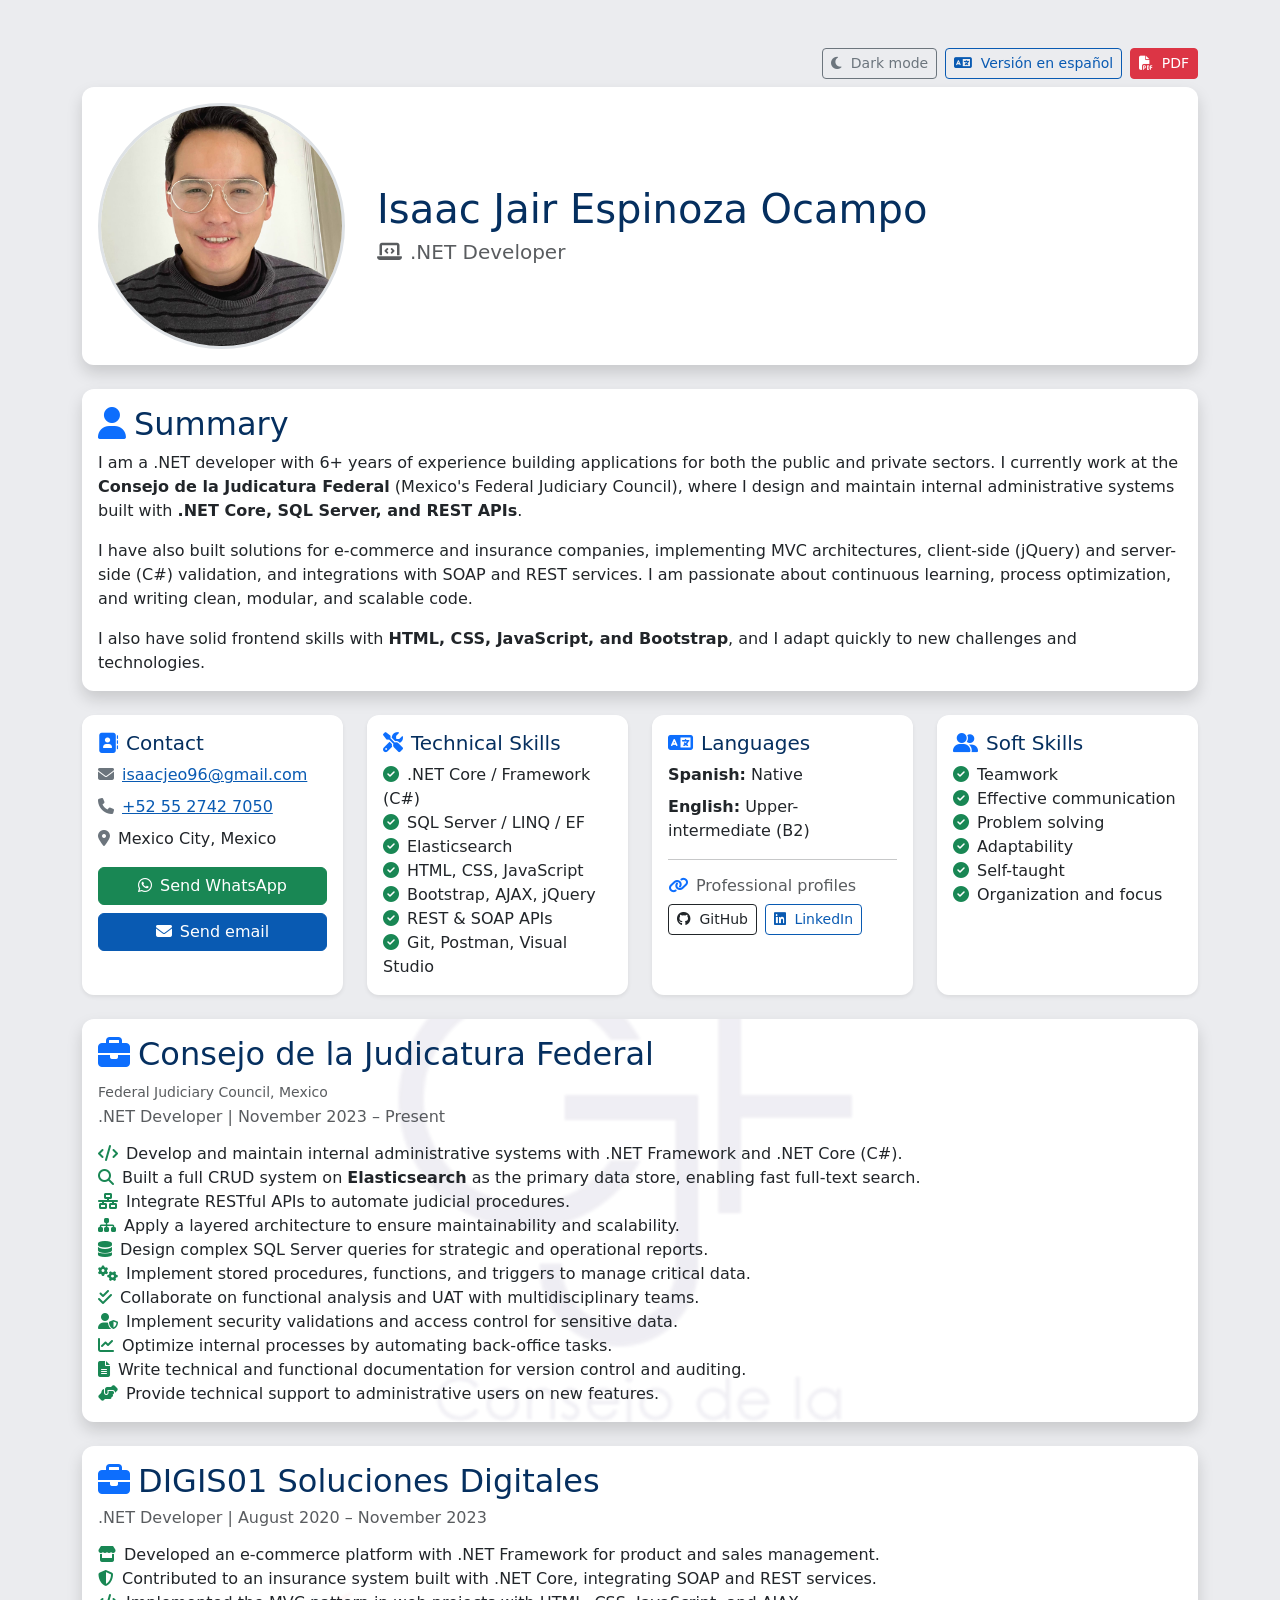
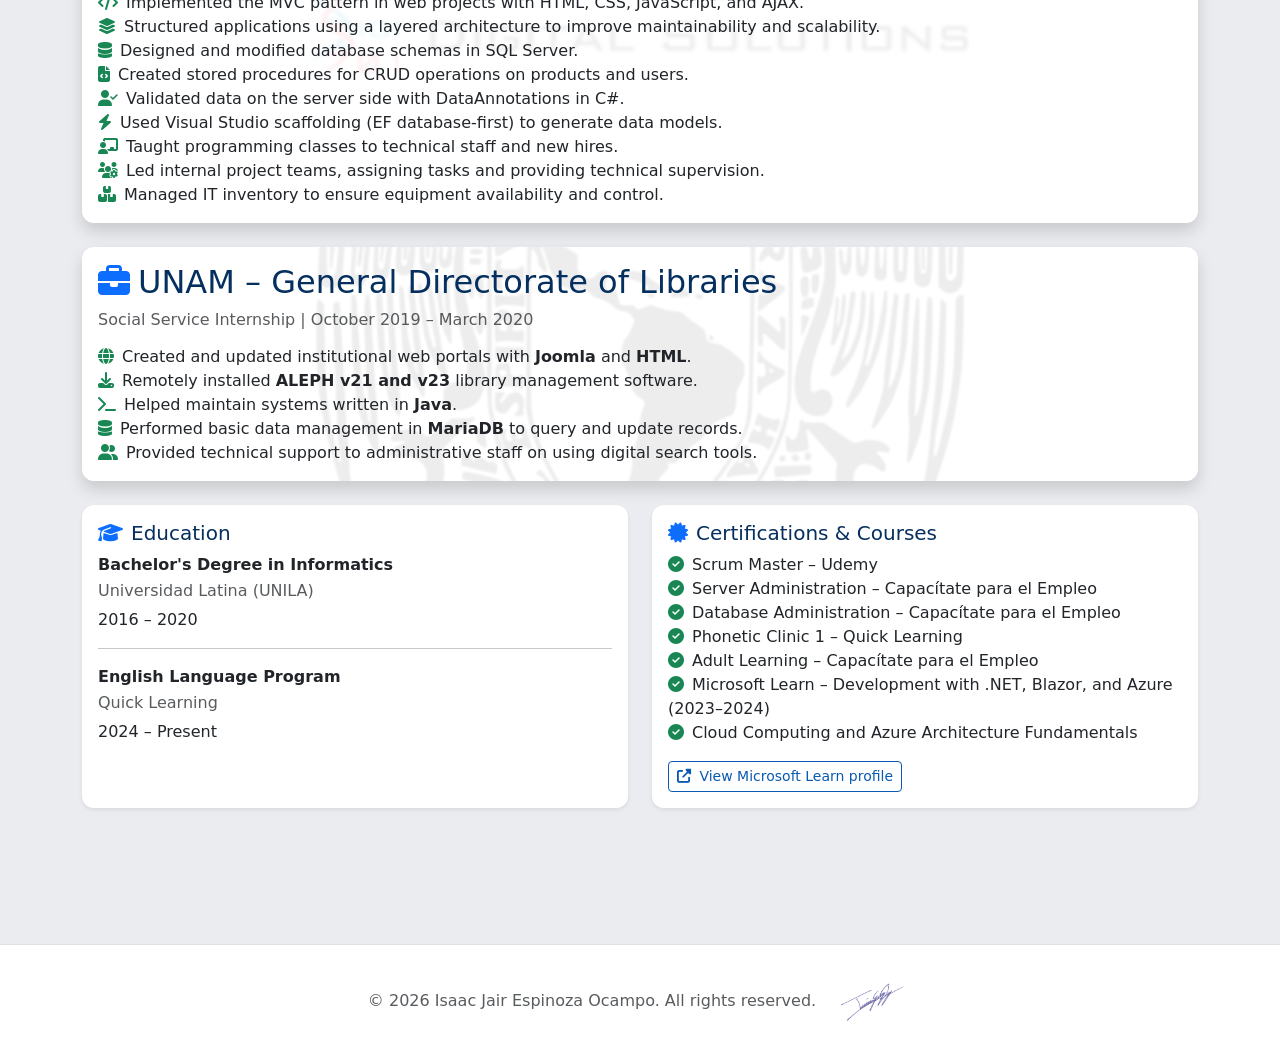
==== index.html @ 43c5076b "Corrige textos, traducción y detalles técnicos del CV - Contenido: 6+ años de experiencia, Elasticse" ====
<!DOCTYPE html>
<html lang="en">
  <head>
    <meta charset="UTF-8" />
    <meta name="viewport" content="width=device-width, initial-scale=1.0" />
    <title>Isaac Espinoza – .NET Developer</title>
    <meta
      name="description"
      content="Resume of Isaac Jair Espinoza Ocampo, .NET developer with 6+ years of experience in .NET Core, C#, SQL Server and REST APIs. Based in Mexico City."
    />
    <link rel="canonical" href="https://developerisaacjeo96.netlify.app/" />
    <link rel="alternate" hreflang="en" href="https://developerisaacjeo96.netlify.app/" />
    <link rel="alternate" hreflang="es" href="https://developerisaacjeo96.netlify.app/es" />
    <link rel="icon" type="image/svg+xml" href="assets/img/favicon.svg" />

    <!-- Link preview (LinkedIn, WhatsApp, etc.) -->
    <meta property="og:type" content="profile" />
    <meta property="og:locale" content="en_US" />
    <meta property="og:url" content="https://developerisaacjeo96.netlify.app/" />
    <meta property="og:title" content="Isaac Espinoza – .NET Developer" />
    <meta
      property="og:description"
      content="6+ years building applications with .NET Core, C#, SQL Server and REST APIs for the public and private sectors."
    />
    <meta property="og:image" content="https://developerisaacjeo96.netlify.app/assets/img/profile-isaac.jpg" />
    <meta name="twitter:card" content="summary" />

    <!-- Bootstrap CSS -->
    <link
      rel="stylesheet"
      href="https://cdn.jsdelivr.net/npm/bootstrap@5.3.0/dist/css/bootstrap.min.css"
    />

    <!-- FontAwesome for icons -->
    <link
      rel="stylesheet"
      href="https://cdnjs.cloudflare.com/ajax/libs/font-awesome/6.4.0/css/all.min.css"
    />

    <!-- Custom CSS -->
    <link rel="stylesheet" href="css/estilos.css" />

    <!-- Custom script -->
    <script defer src="js/main.js"></script>
  </head>

  <body>
    <main class="container py-5" id="cv-content">
      <!-- Buttons -->
      <nav
        class="d-flex flex-wrap justify-content-end gap-2 mb-2 no-print"
        aria-label="Resume tools"
      >
        <button
          id="toggle-dark"
          type="button"
          class="btn btn-sm btn-outline-secondary w-auto"
          data-label-dark="Dark mode"
          data-label-light="Light mode"
          aria-pressed="false"
        >
          <i class="fas fa-moon me-1"></i> <span class="label">Dark mode</span>
        </button>
        <a href="cv-es.html" class="btn btn-sm btn-outline-info w-auto" hreflang="es" lang="es">
          <i class="fas fa-language me-1"></i> Versión en español
        </a>
        <a href="assets/pdf/CvIJEO-en.pdf" download class="btn btn-sm btn-danger w-auto">
          <i class="fas fa-file-pdf me-1"></i> PDF
        </a>
      </nav>

      <!-- Header -->
      <header class="card mb-4 shadow">
        <div class="row g-0 align-items-center">
          <div class="col-md-3 text-center p-3">
            <img
              src="assets/img/profile-isaac.jpg"
              alt="Isaac Jair Espinoza Ocampo"
              class="img-fluid rounded-circle border border-3"
            />
          </div>
          <div class="col-md-9">
            <div class="card-body">
              <h1 class="card-title mb-1">Isaac Jair Espinoza Ocampo</h1>
              <p class="card-text text-muted fs-5 mb-0">
                <i class="fas fa-laptop-code me-2"></i>.NET Developer
              </p>
            </div>
          </div>
        </div>
      </header>

      <!-- Summary -->
      <section class="card mb-4 shadow">
        <div class="card-body">
          <h2 class="card-title">
            <i class="fas fa-user me-2 text-primary"></i>Summary
          </h2>
          <p class="card-text">
            I am a .NET developer with 6+ years of experience building
            applications for both the public and private sectors. I currently
            work at the <strong>Consejo de la Judicatura Federal</strong>
            (Mexico's Federal Judiciary Council), where I design and maintain
            internal administrative systems built with
            <strong>.NET Core, SQL Server, and REST APIs</strong>.
          </p>
          <p class="card-text">
            I have also built solutions for e-commerce and insurance companies,
            implementing MVC architectures, client-side (jQuery) and
            server-side (C#) validation, and integrations with SOAP and REST
            services. I am passionate about continuous learning, process
            optimization, and writing clean, modular, and scalable code.
          </p>
          <p class="card-text mb-0">
            I also have solid frontend skills with
            <strong>HTML, CSS, JavaScript, and Bootstrap</strong>, and I adapt
            quickly to new challenges and technologies.
          </p>
        </div>
      </section>

      <!-- Contact | Technical Skills | Languages | Soft Skills -->
      <div class="row mb-4 g-4">
        <!-- Contact -->
        <div class="col-md-3">
          <div class="card h-100 shadow-sm">
            <div class="card-body">
              <h2 class="card-title h5">
                <i class="fas fa-address-book me-2 text-primary"></i>Contact
              </h2>
              <p class="mb-2">
                <i class="fas fa-envelope text-secondary me-2"></i
                ><a href="mailto:isaacjeo96@gmail.com">isaacjeo96@gmail.com</a>
              </p>
              <p class="mb-2">
                <i class="fas fa-phone text-secondary me-2"></i
                ><a href="tel:+525527427050">+52 55 2742 7050</a>
              </p>
              <p class="mb-3">
                <i class="fas fa-map-marker-alt text-secondary me-2"></i>Mexico
                City, Mexico
              </p>
              <div class="d-flex flex-wrap gap-2">
                <a
                  href="https://wa.me/525527427050?text=Hello%20Isaac,%20I%20saw%20your%20resume%20and%20would%20like%20to%20get%20in%20touch."
                  target="_blank"
                  rel="noopener"
                  class="btn btn-success w-100"
                >
                  <i class="fab fa-whatsapp me-2"></i>Send WhatsApp
                </a>
                <a
                  href="mailto:isaacjeo96@gmail.com?subject=Regarding%20your%20resume&body=Hello%20Isaac,%20I%20would%20like%20to%20talk%20to%20you%20about%20an%20opportunity."
                  class="btn btn-primary w-100"
                >
                  <i class="fas fa-envelope me-2"></i>Send email
                </a>
              </div>
            </div>
          </div>
        </div>

        <!-- Technical Skills -->
        <div class="col-md-3">
          <div class="card h-100 shadow-sm">
            <div class="card-body">
              <h2 class="card-title h5">
                <i class="fas fa-tools me-2 text-primary"></i>Technical Skills
              </h2>
              <ul class="list-unstyled mb-0">
                <li>
                  <i class="fas fa-check-circle text-success me-2"></i>.NET Core
                  / Framework (C#)
                </li>
                <li>
                  <i class="fas fa-check-circle text-success me-2"></i>SQL
                  Server / LINQ / EF
                </li>
                <li>
                  <i class="fas fa-check-circle text-success me-2"></i
                  >Elasticsearch
                </li>
                <li>
                  <i class="fas fa-check-circle text-success me-2"></i>HTML,
                  CSS, JavaScript
                </li>
                <li>
                  <i class="fas fa-check-circle text-success me-2"></i
                  >Bootstrap, AJAX, jQuery
                </li>
                <li>
                  <i class="fas fa-check-circle text-success me-2"></i>REST &amp;
                  SOAP APIs
                </li>
                <li>
                  <i class="fas fa-check-circle text-success me-2"></i>Git,
                  Postman, Visual Studio
                </li>
              </ul>
            </div>
          </div>
        </div>

        <!-- Languages -->
        <div class="col-md-3">
          <div class="card h-100 shadow-sm">
            <div class="card-body">
              <h2 class="card-title h5">
                <i class="fas fa-language me-2 text-primary"></i>Languages
              </h2>
              <p class="mb-2"><strong>Spanish:</strong> Native</p>
              <p class="mb-3"><strong>English:</strong> Upper-intermediate (B2)</p>

              <hr />

              <h3 class="h6 text-muted mb-2">
                <i class="fas fa-link me-2 text-primary"></i>Professional
                profiles
              </h3>
              <div class="d-flex flex-wrap gap-2">
                <a
                  href="https://github.com/isaacjeo96"
                  target="_blank"
                  rel="noopener"
                  class="btn btn-outline-dark btn-sm"
                >
                  <i class="fab fa-github me-1"></i> GitHub
                </a>
                <a
                  href="https://www.linkedin.com/in/isaacjeo96/"
                  target="_blank"
                  rel="noopener"
                  class="btn btn-outline-primary btn-sm"
                >
                  <i class="fab fa-linkedin me-1"></i> LinkedIn
                </a>
              </div>
            </div>
          </div>
        </div>

        <!-- Soft Skills -->
        <div class="col-md-3">
          <div class="card h-100 shadow-sm">
            <div class="card-body">
              <h2 class="card-title h5">
                <i class="fas fa-user-friends me-2 text-primary"></i>Soft Skills
              </h2>
              <ul class="list-unstyled mb-0">
                <li>
                  <i class="fas fa-check-circle text-success me-2"></i>Teamwork
                </li>
                <li>
                  <i class="fas fa-check-circle text-success me-2"></i>Effective
                  communication
                </li>
                <li>
                  <i class="fas fa-check-circle text-success me-2"></i>Problem
                  solving
                </li>
                <li>
                  <i class="fas fa-check-circle text-success me-2"></i
                  >Adaptability
                </li>
                <li>
                  <i class="fas fa-check-circle text-success me-2"></i
                  >Self-taught
                </li>
                <li>
                  <i class="fas fa-check-circle text-success me-2"></i
                  >Organization and focus
                </li>
              </ul>
            </div>
          </div>
        </div>
      </div>

      <!-- Work Experience: Federal Judiciary Council -->
      <section class="card mb-4 shadow position-relative overflow-hidden">
        <img
          src="assets/img/logo-cjf.png"
          alt=""
          aria-hidden="true"
          class="card-bg-logo"
        />
        <div class="card-body position-relative">
          <h2 class="card-title">
            <i class="fas fa-briefcase me-2 text-primary"></i>Consejo de la
            Judicatura Federal
          </h2>
          <p class="text-muted small mb-1">Federal Judiciary Council, Mexico</p>
          <p class="h6 text-muted mb-3">
            .NET Developer | November 2023 – Present
          </p>
          <ul class="mb-0">
            <li>
              <i class="fas fa-code me-2 text-success"></i>Develop and maintain
              internal administrative systems with .NET Framework and .NET Core
              (C#).
            </li>
            <li>
              <i class="fas fa-search me-2 text-success"></i>Built a full CRUD
              system on <strong>Elasticsearch</strong> as the primary data
              store, enabling fast full-text search.
            </li>
            <li>
              <i class="fas fa-network-wired me-2 text-success"></i>Integrate
              RESTful APIs to automate judicial procedures.
            </li>
            <li>
              <i class="fas fa-sitemap me-2 text-success"></i>Apply a layered
              architecture to ensure maintainability and scalability.
            </li>
            <li>
              <i class="fas fa-database me-2 text-success"></i>Design complex
              SQL Server queries for strategic and operational reports.
            </li>
            <li>
              <i class="fas fa-cogs me-2 text-success"></i>Implement stored
              procedures, functions, and triggers to manage critical data.
            </li>
            <li>
              <i class="fas fa-check-double me-2 text-success"></i>Collaborate
              on functional analysis and UAT with multidisciplinary teams.
            </li>
            <li>
              <i class="fas fa-user-shield me-2 text-success"></i>Implement
              security validations and access control for sensitive data.
            </li>
            <li>
              <i class="fas fa-chart-line me-2 text-success"></i>Optimize
              internal processes by automating back-office tasks.
            </li>
            <li>
              <i class="fas fa-file-alt me-2 text-success"></i>Write technical
              and functional documentation for version control and auditing.
            </li>
            <li>
              <i class="fas fa-hands-helping me-2 text-success"></i>Provide
              technical support to administrative users on new features.
            </li>
          </ul>
        </div>
      </section>

      <!-- Work Experience: DIGIS01 -->
      <section class="card mb-4 shadow position-relative overflow-hidden">
        <img
          src="assets/img/logo-digis01.png"
          alt=""
          aria-hidden="true"
          class="card-bg-logo"
        />
        <div class="card-body position-relative">
          <h2 class="card-title">
            <i class="fas fa-briefcase me-2 text-primary"></i>DIGIS01 Soluciones
            Digitales
          </h2>
          <p class="h6 text-muted mb-3">
            .NET Developer | August 2020 – November 2023
          </p>
          <ul class="mb-0">
            <li>
              <i class="fas fa-store me-2 text-success"></i>Developed an
              e-commerce platform with .NET Framework for product and sales
              management.
            </li>
            <li>
              <i class="fas fa-shield-alt me-2 text-success"></i>Contributed to
              an insurance system built with .NET Core, integrating SOAP and
              REST services.
            </li>
            <li>
              <i class="fas fa-code me-2 text-success"></i>Implemented the MVC
              pattern in web projects with HTML, CSS, JavaScript, and AJAX.
            </li>
            <li>
              <i class="fas fa-layer-group me-2 text-success"></i>Structured
              applications using a layered architecture to improve
              maintainability and scalability.
            </li>
            <li>
              <i class="fas fa-database me-2 text-success"></i>Designed and
              modified database schemas in SQL Server.
            </li>
            <li>
              <i class="fas fa-file-code me-2 text-success"></i>Created stored
              procedures for CRUD operations on products and users.
            </li>
            <li>
              <i class="fa-solid fa-user-check me-2 text-success"></i>Validated
              data on the server side with DataAnnotations in C#.
            </li>
            <li>
              <i class="fas fa-bolt me-2 text-success"></i>Used Visual Studio
              scaffolding (EF database-first) to generate data models.
            </li>
            <li>
              <i class="fas fa-chalkboard-teacher me-2 text-success"></i>Taught
              programming classes to technical staff and new hires.
            </li>
            <li>
              <i class="fas fa-users-cog me-2 text-success"></i>Led internal
              project teams, assigning tasks and providing technical
              supervision.
            </li>
            <li>
              <i class="fas fa-boxes me-2 text-success"></i>Managed IT
              inventory to ensure equipment availability and control.
            </li>
          </ul>
        </div>
      </section>

      <!-- Work Experience: UNAM -->
      <section class="card mb-4 shadow position-relative overflow-hidden">
        <img
          src="assets/img/logo-unam.png"
          alt=""
          aria-hidden="true"
          class="card-bg-logo"
        />
        <div class="card-body position-relative">
          <h2 class="card-title">
            <i class="fas fa-briefcase me-2 text-primary"></i>UNAM – General
            Directorate of Libraries
          </h2>
          <p class="h6 text-muted mb-3">
            Social Service Internship | October 2019 – March 2020
          </p>
          <ul class="mb-0">
            <li>
              <i class="fas fa-globe me-2 text-success"></i>Created and updated
              institutional web portals with <strong>Joomla</strong> and
              <strong>HTML</strong>.
            </li>
            <li>
              <i class="fas fa-download me-2 text-success"></i>Remotely
              installed <strong>ALEPH v21 and v23</strong> library management
              software.
            </li>
            <li>
              <i class="fas fa-terminal me-2 text-success"></i>Helped maintain
              systems written in <strong>Java</strong>.
            </li>
            <li>
              <i class="fas fa-database me-2 text-success"></i>Performed basic
              data management in <strong>MariaDB</strong> to query and update
              records.
            </li>
            <li>
              <i class="fas fa-user-friends me-2 text-success"></i>Provided
              technical support to administrative staff on using digital search
              tools.
            </li>
          </ul>
        </div>
      </section>

      <!-- Education & Certifications -->
      <div class="row mb-4 g-4">
        <!-- Education -->
        <div class="col-md-6">
          <div class="card h-100 shadow-sm">
            <div class="card-body">
              <h2 class="card-title h5">
                <i class="fas fa-graduation-cap me-2 text-primary"></i>Education
              </h2>
              <p class="mb-1">
                <strong>Bachelor's Degree in Informatics</strong>
              </p>
              <p class="h6 text-muted mb-2">Universidad Latina (UNILA)</p>
              <p class="mb-0">2016 – 2020</p>
              <hr />
              <p class="mb-1"><strong>English Language Program</strong></p>
              <p class="h6 text-muted mb-2">Quick Learning</p>
              <p class="mb-0">2024 – Present</p>
            </div>
          </div>
        </div>

        <!-- Certifications & Courses -->
        <div class="col-md-6">
          <div class="card h-100 shadow-sm">
            <div class="card-body">
              <h2 class="card-title h5">
                <i class="fas fa-certificate me-2 text-primary"></i
                >Certifications &amp; Courses
              </h2>
              <ul class="list-unstyled mb-3">
                <li>
                  <i class="fas fa-check-circle text-success me-2"></i>Scrum
                  Master – Udemy
                </li>
                <li>
                  <i class="fas fa-check-circle text-success me-2"></i>Server
                  Administration – Capacítate para el Empleo
                </li>
                <li>
                  <i class="fas fa-check-circle text-success me-2"></i>Database
                  Administration – Capacítate para el Empleo
                </li>
                <li>
                  <i class="fas fa-check-circle text-success me-2"></i>Phonetic
                  Clinic 1 – Quick Learning
                </li>
                <li>
                  <i class="fas fa-check-circle text-success me-2"></i>Adult
                  Learning – Capacítate para el Empleo
                </li>
                <li>
                  <i class="fas fa-check-circle text-success me-2"></i>Microsoft
                  Learn – Development with .NET, Blazor, and Azure (2023–2024)
                </li>
                <li>
                  <i class="fas fa-check-circle text-success me-2"></i>Cloud
                  Computing and Azure Architecture Fundamentals
                </li>
              </ul>
              <a
                href="https://learn.microsoft.com/en-us/users/isaacjeo96@outlook.com/"
                class="btn btn-outline-info btn-sm"
                target="_blank"
                rel="noopener"
              >
                <i class="fas fa-external-link-alt me-1"></i> View Microsoft
                Learn profile
              </a>
            </div>
          </div>
        </div>
      </div>
    </main>

    <!-- Footer -->
    <footer class="footer-with-signature text-center py-3">
      <div class="container d-flex justify-content-center align-items-center">
        <p class="mb-0 me-3 text-muted">
          © <span id="year">2026</span> Isaac Jair Espinoza Ocampo. All rights
          reserved.
        </p>
        <img
          src="assets/img/signature-isaac.png"
          alt="Isaac's signature"
          class="footer-signature"
        />
      </div>
    </footer>

    <!-- Bootstrap JS -->
    <script src="https://cdn.jsdelivr.net/npm/bootstrap@5.3.0/dist/js/bootstrap.bundle.min.js"></script>
  </body>
</html>
---- css/estilos.css ----
/* === Paleta de colores (Extraída de Adobe XD) === */
:root {
  --color-blanco: #FFFFFF;
  --color-azul-oscuro: #001C3D;
  --color-azul-intermedio: #033D7D;
  --color-gris-claro: #00000029;
  --color-azul-vivo: #095AB2;
  --color-azul-suave: #E6EDFF;
  --color-gris-fondo: #EBECEF;
  --color-azul-profundo: #052F5F;
  --color-amarillo-acento: #FFAD2D;
  --color-verde-iconos: #28a745;
  --color-verde-oscuro: #A8E6A3;
  --color-muted-oscuro: #c0c0c0;
}

body {
  background-color: var(--color-gris-fondo);
  color: var(--color-azul-oscuro);
  transition: background-color 0.5s ease, color 0.5s ease;
}

.card {
  background-color: var(--color-blanco);
  border: none;
  border-radius: 0.75rem;
  box-shadow: 0 0.25rem 1rem rgba(0, 0, 0, 0.05);
  opacity: 0;
  transform: translateY(20px);
  animation: fadeInUp 0.6s ease forwards;
}

.card:nth-child(2) { animation-delay: 0.1s; }
.card:nth-child(3) { animation-delay: 0.2s; }
.card:nth-child(4) { animation-delay: 0.3s; }
.card:nth-child(5) { animation-delay: 0.4s; }

@keyframes fadeInUp {
  to {
    opacity: 1;
    transform: translateY(0);
  }
}

.card-title,
h1, h2, h5 {
  color: var(--color-azul-profundo);
}

h6 {
  color: var(--color-azul-intermedio);
}

.card-title i,
h2 i,
h5 i {
  color: var(--color-amarillo-acento);
}

.btn-primary {
  background-color: var(--color-azul-vivo);
  border-color: var(--color-azul-vivo);
  transition: all 0.3s ease;
}

.btn-outline-primary,
.btn-outline-info {
  color: var(--color-azul-vivo);
  border-color: var(--color-azul-vivo);
  transition: all 0.3s ease;
}

.btn-outline-primary:hover,
.btn-outline-info:hover {
  background-color: var(--color-azul-vivo);
  color: white;
}

a {
  color: var(--color-azul-vivo);
  transition: color 0.3s ease;
}

a:hover {
  color: var(--color-azul-oscuro);
}

ul {
  list-style: none;
  padding-left: 0;
}

/* ================= MODO OSCURO ================= */
body.dark-mode {
  background-color: var(--color-azul-profundo);
  color: var(--color-blanco);
  transition: background-color 0.5s ease, color 0.5s ease;
}

body.dark-mode .card {
  background-color: var(--color-azul-oscuro);
  color: var(--color-blanco);
  border: none;
}

body.dark-mode .card-title,
body.dark-mode h1,
body.dark-mode h2,
body.dark-mode h5,
body.dark-mode h6 {
  color: var(--color-amarillo-acento);
}

body.dark-mode a,
body.dark-mode .btn-outline-info {
  color: var(--color-amarillo-acento);
  border-color: var(--color-amarillo-acento);
}

body.dark-mode .btn-outline-info:hover {
  background-color: var(--color-amarillo-acento);
  color: var(--color-azul-oscuro);
}

body.dark-mode .btn-primary {
  background-color: #1976d2;
  border-color: #1976d2;
}

body.dark-mode .btn-outline-primary,
body.dark-mode .btn-outline-dark {
  border-color: var(--color-amarillo-acento);
  color: var(--color-amarillo-acento);
}

body.dark-mode .btn-outline-primary:hover,
body.dark-mode .btn-outline-dark:hover {
  background-color: var(--color-amarillo-acento);
  color: var(--color-azul-oscuro);
}

body.dark-mode .text-primary {
  color: var(--color-amarillo-acento) !important;
}

body.dark-mode .text-success {
  color: var(--color-amarillo-acento) !important;
}

body.dark-mode hr {
  border-color: #444;
}

body.dark-mode .text-muted {
  color: var(--color-muted-oscuro) !important;
  font-style: italic;
}

/* Footer */
.footer-with-signature {
  border-top: 1px solid #dee2e6;
  margin-top: 4rem;
  background-color: var(--color-blanco);
}

.footer-signature {
  width: 80px;
  height: auto;
  opacity: 0.7;
  user-select: none;
  transition: filter 0.3s ease, opacity 0.3s ease;
}

body.dark-mode .footer-signature {
  filter: brightness(4);
  opacity: 0.5;
}

/* Logo de fondo en cards */
.card-bg-logo {
  position: absolute;
  top: 50%;
  left: 50%;
  width: 60%;
  transform: translate(-50%, -50%);
  opacity: 0.07;
  filter: blur(1px);
  pointer-events: none;
  z-index: 1;
}

.card .card-body {
  position: relative;
  z-index: 2;
}

/* Imagen de perfil destacada */
.profile-picture {
  width: 180px;
  height: 180px;
  object-fit: cover;
  border-radius: 50%;
  border: 5px solid var(--color-azul-oscuro);
  background-color: var(--color-blanco);
  z-index: 10;
  box-shadow: 0 0 10px rgba(0, 0, 0, 0.15);
  transition: all 0.3s ease;
}

@media (max-width: 576px) {
  .card-body .btn {
    width: 100%;
  }

  .profile-picture {
    width: 140px;
    height: 140px;
  }
}

body.dark-mode .footer-with-signature {
  background-color: var(--color-azul-oscuro);
  border-top-color: #444;
}

/* Impresión: ocultar botones */
@media print {
  .no-print { display: none !important; }
  .card { opacity: 1; transform: none; animation: none; box-shadow: none; }
}
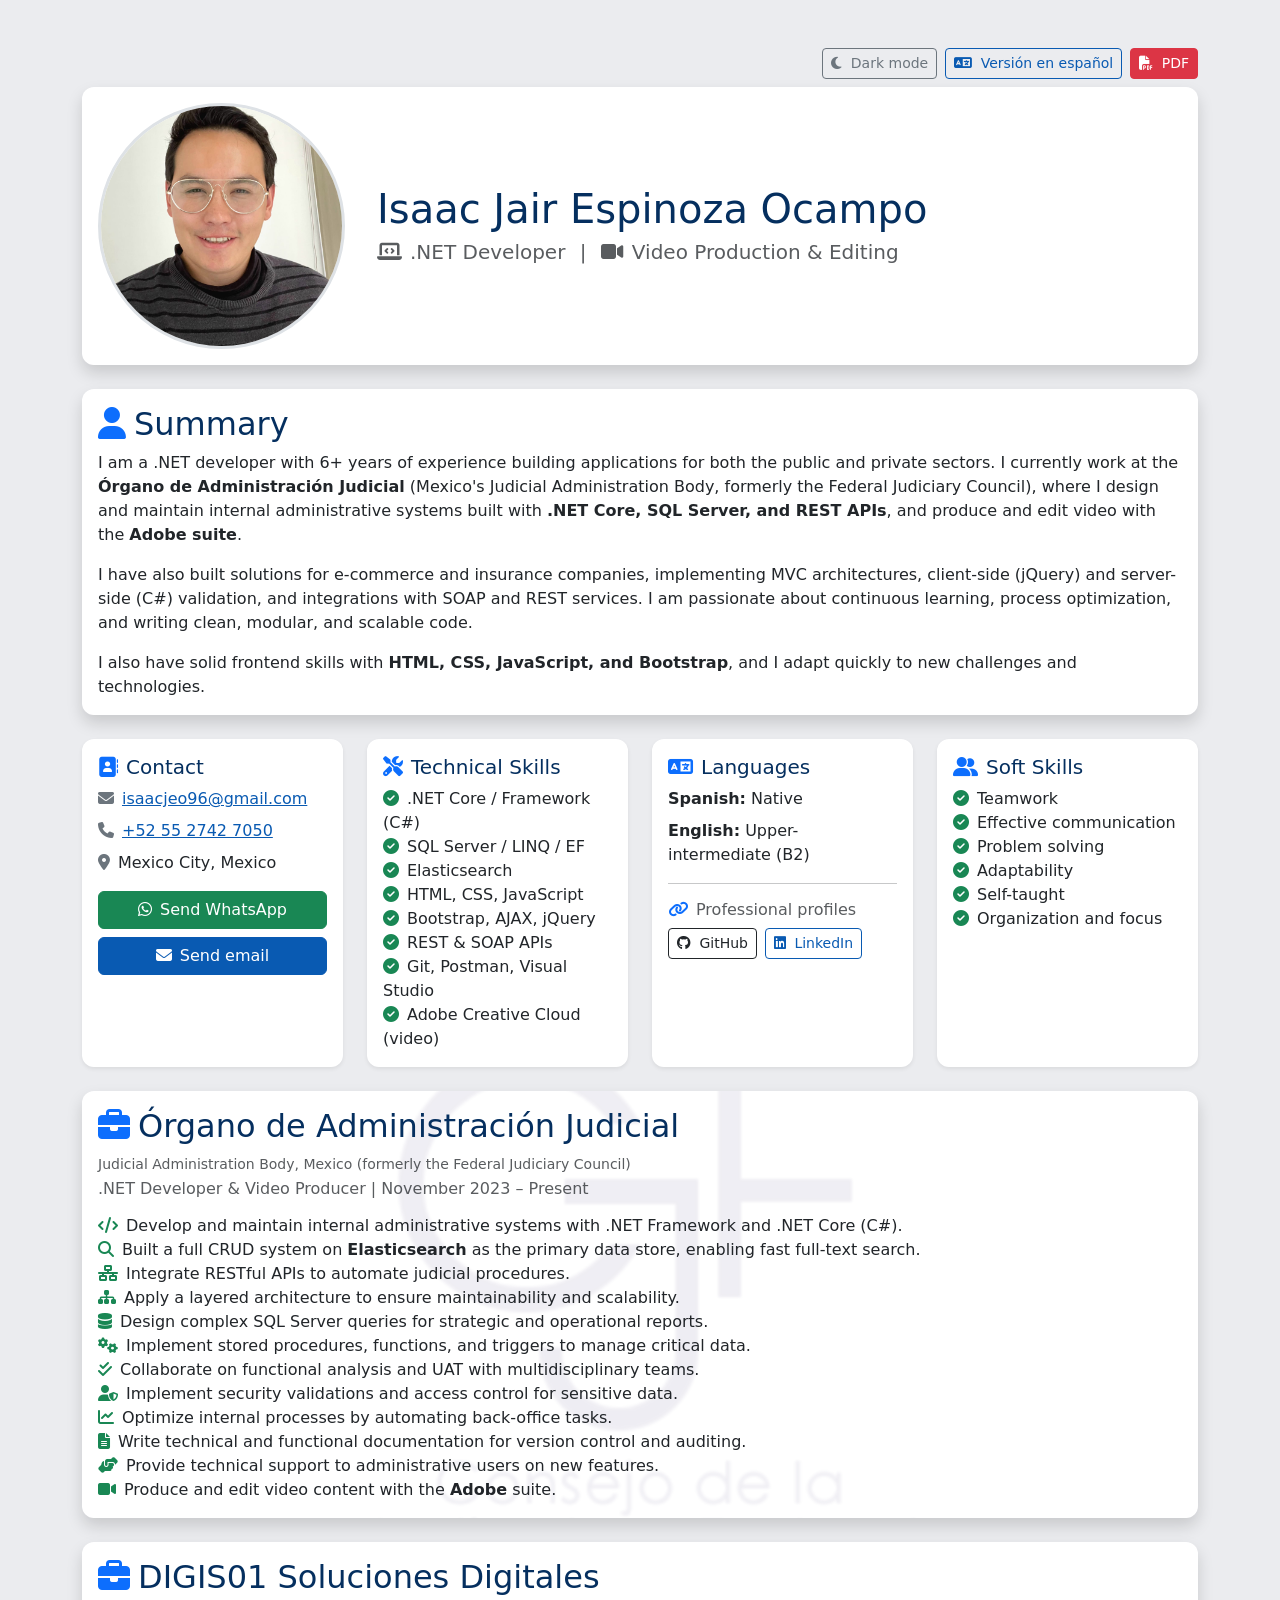
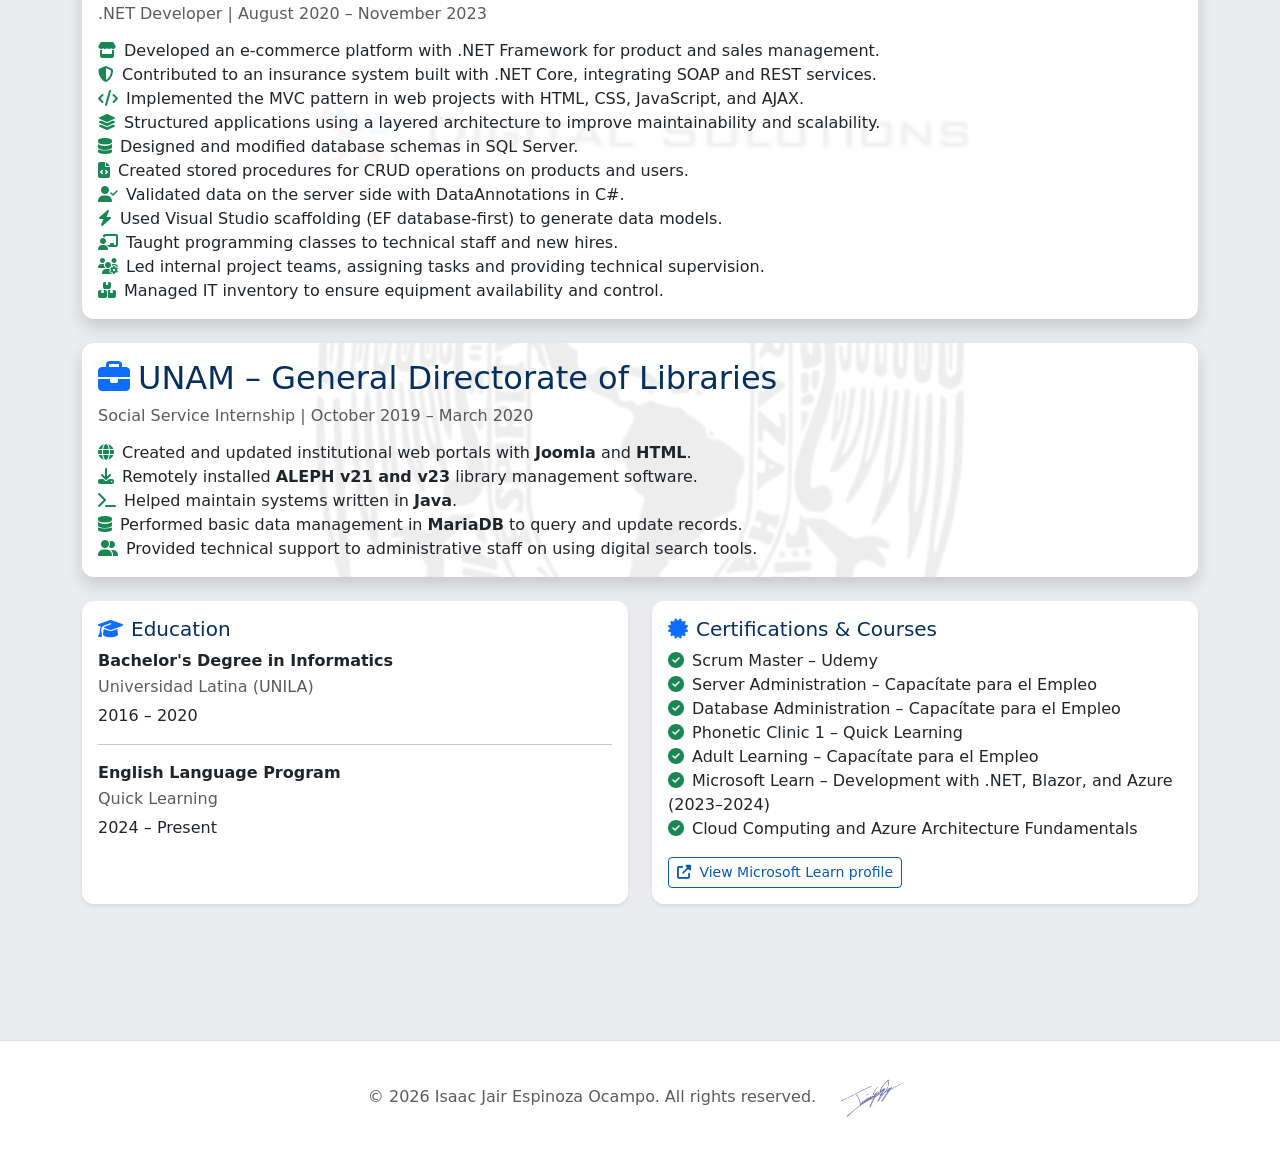
==== commit 1c127e12: "Actualiza CV al OAJ, agrega producción de video y genera los PDFs desde la web - Órgano de Administr" ====
--- a/index.html
+++ b/index.html
@@ -84,6 +84,8 @@
               <h1 class="card-title mb-1">Isaac Jair Espinoza Ocampo</h1>
               <p class="card-text text-muted fs-5 mb-0">
                 <i class="fas fa-laptop-code me-2"></i>.NET Developer
+                <span class="mx-2">|</span>
+                <i class="fas fa-video me-2"></i>Video Production &amp; Editing
               </p>
             </div>
           </div>
@@ -99,10 +101,12 @@
           <p class="card-text">
             I am a .NET developer with 6+ years of experience building
             applications for both the public and private sectors. I currently
-            work at the <strong>Consejo de la Judicatura Federal</strong>
-            (Mexico's Federal Judiciary Council), where I design and maintain
-            internal administrative systems built with
-            <strong>.NET Core, SQL Server, and REST APIs</strong>.
+            work at the <strong>Órgano de Administración Judicial</strong>
+            (Mexico's Judicial Administration Body, formerly the Federal
+            Judiciary Council), where I design and maintain internal
+            administrative systems built with
+            <strong>.NET Core, SQL Server, and REST APIs</strong>, and produce
+            and edit video with the <strong>Adobe suite</strong>.
           </p>
           <p class="card-text">
             I have also built solutions for e-commerce and insurance companies,
@@ -140,7 +144,7 @@
                 <i class="fas fa-map-marker-alt text-secondary me-2"></i>Mexico
                 City, Mexico
               </p>
-              <div class="d-flex flex-wrap gap-2">
+              <div class="d-flex flex-wrap gap-2 no-print">
                 <a
                   href="https://wa.me/525527427050?text=Hello%20Isaac,%20I%20saw%20your%20resume%20and%20would%20like%20to%20get%20in%20touch."
                   target="_blank"
@@ -195,6 +199,10 @@
                 <li>
                   <i class="fas fa-check-circle text-success me-2"></i>Git,
                   Postman, Visual Studio
+                </li>
+                <li>
+                  <i class="fas fa-check-circle text-success me-2"></i>Adobe
+                  Creative Cloud (video)
                 </li>
               </ul>
             </div>
@@ -276,7 +284,7 @@
         </div>
       </div>
 
-      <!-- Work Experience: Federal Judiciary Council -->
+      <!-- Work Experience: Judicial Administration Body (formerly CJF) -->
       <section class="card mb-4 shadow position-relative overflow-hidden">
         <img
           src="assets/img/logo-cjf.png"
@@ -286,12 +294,15 @@
         />
         <div class="card-body position-relative">
           <h2 class="card-title">
-            <i class="fas fa-briefcase me-2 text-primary"></i>Consejo de la
-            Judicatura Federal
+            <i class="fas fa-briefcase me-2 text-primary"></i>Órgano de
+            Administración Judicial
           </h2>
-          <p class="text-muted small mb-1">Federal Judiciary Council, Mexico</p>
+          <p class="text-muted small mb-1">
+            Judicial Administration Body, Mexico (formerly the Federal
+            Judiciary Council)
+          </p>
           <p class="h6 text-muted mb-3">
-            .NET Developer | November 2023 – Present
+            .NET Developer &amp; Video Producer | November 2023 – Present
           </p>
           <ul class="mb-0">
             <li>
@@ -339,6 +350,10 @@
             <li>
               <i class="fas fa-hands-helping me-2 text-success"></i>Provide
               technical support to administrative users on new features.
+            </li>
+            <li>
+              <i class="fas fa-video me-2 text-success"></i>Produce and edit
+              video content with the <strong>Adobe</strong> suite.
             </li>
           </ul>
         </div>
@@ -535,7 +550,10 @@
 
     <!-- Footer -->
     <footer class="footer-with-signature text-center py-3">
-      <div class="container d-flex justify-content-center align-items-center">
+      <div class="container d-flex flex-wrap justify-content-center align-items-center">
+        <p class="print-only w-100 mb-1 small">
+          Online version: <a href="https://developerisaacjeo96.netlify.app/">developerisaacjeo96.netlify.app/</a>
+        </p>
         <p class="mb-0 me-3 text-muted">
           © <span id="year">2026</span> Isaac Jair Espinoza Ocampo. All rights
           reserved.
--- a/css/estilos.css
+++ b/css/estilos.css
@@ -223,8 +223,64 @@
   border-top-color: #444;
 }
 
-/* Impresión: ocultar botones */
+/* Solo aparece en el PDF */
+.print-only { display: none; }
+
+/* ================= IMPRESIÓN / PDF =================
+   Los PDFs de assets/pdf se generan desde aquí (scripts/build-pdf.sh). */
+@page {
+  size: Letter;
+  margin: 12mm 12mm 12mm 12mm;
+}
+
 @media print {
+  html { font-size: 12px; }
+  body { line-height: 1.4; }
+  body {
+    background: #fff !important;
+    color: var(--color-azul-oscuro) !important;
+    -webkit-print-color-adjust: exact;
+    print-color-adjust: exact;
+  }
   .no-print { display: none !important; }
-  .card { opacity: 1; transform: none; animation: none; box-shadow: none; }
-}
+  .print-only { display: block !important; }
+
+  main.container { max-width: none; padding: 0 !important; }
+
+  /* Mantener las columnas de escritorio en la hoja */
+  .row { display: flex !important; flex-wrap: wrap; }
+  .col-md-3 { flex: 0 0 25% !important; max-width: 25% !important; }
+  .col-md-6 { flex: 0 0 50% !important; max-width: 50% !important; }
+  .col-md-9 { flex: 0 0 75% !important; max-width: 75% !important; }
+  .row.g-4 { --bs-gutter-x: 0.75rem; --bs-gutter-y: 0.75rem; }
+  .mb-4 { margin-bottom: 0.75rem !important; }
+
+  .card {
+    opacity: 1 !important;
+    transform: none !important;
+    animation: none !important;
+    box-shadow: none !important;
+    border: 1px solid #d5d9e0 !important;
+    break-inside: avoid;
+    page-break-inside: avoid;
+  }
+  /* Ninguna tarjeta se parte entre hojas; si no cabe, pasa completa a la siguiente */
+  .h-100 { height: auto !important; }
+  .row { break-inside: avoid; }
+  .card-body { padding: 0.75rem 1rem; }
+  header.card img { max-width: 130px; }
+  header.card .p-3 { padding: 0.5rem !important; }
+  h1 { font-size: 2rem; }
+  h2 { font-size: 1.45rem; }
+  .card-title.h5, .h5 { font-size: 1.1rem; }
+  .card-bg-logo { opacity: 0.05; }
+  .btn { padding: 0.15rem 0.5rem; font-size: 0.85rem; }
+
+  .footer-with-signature {
+    margin-top: 0.5rem;
+    border-top: 1px solid #d5d9e0;
+    background: #fff !important;
+    break-inside: avoid;
+  }
+  .footer-signature { width: 60px; }
+}
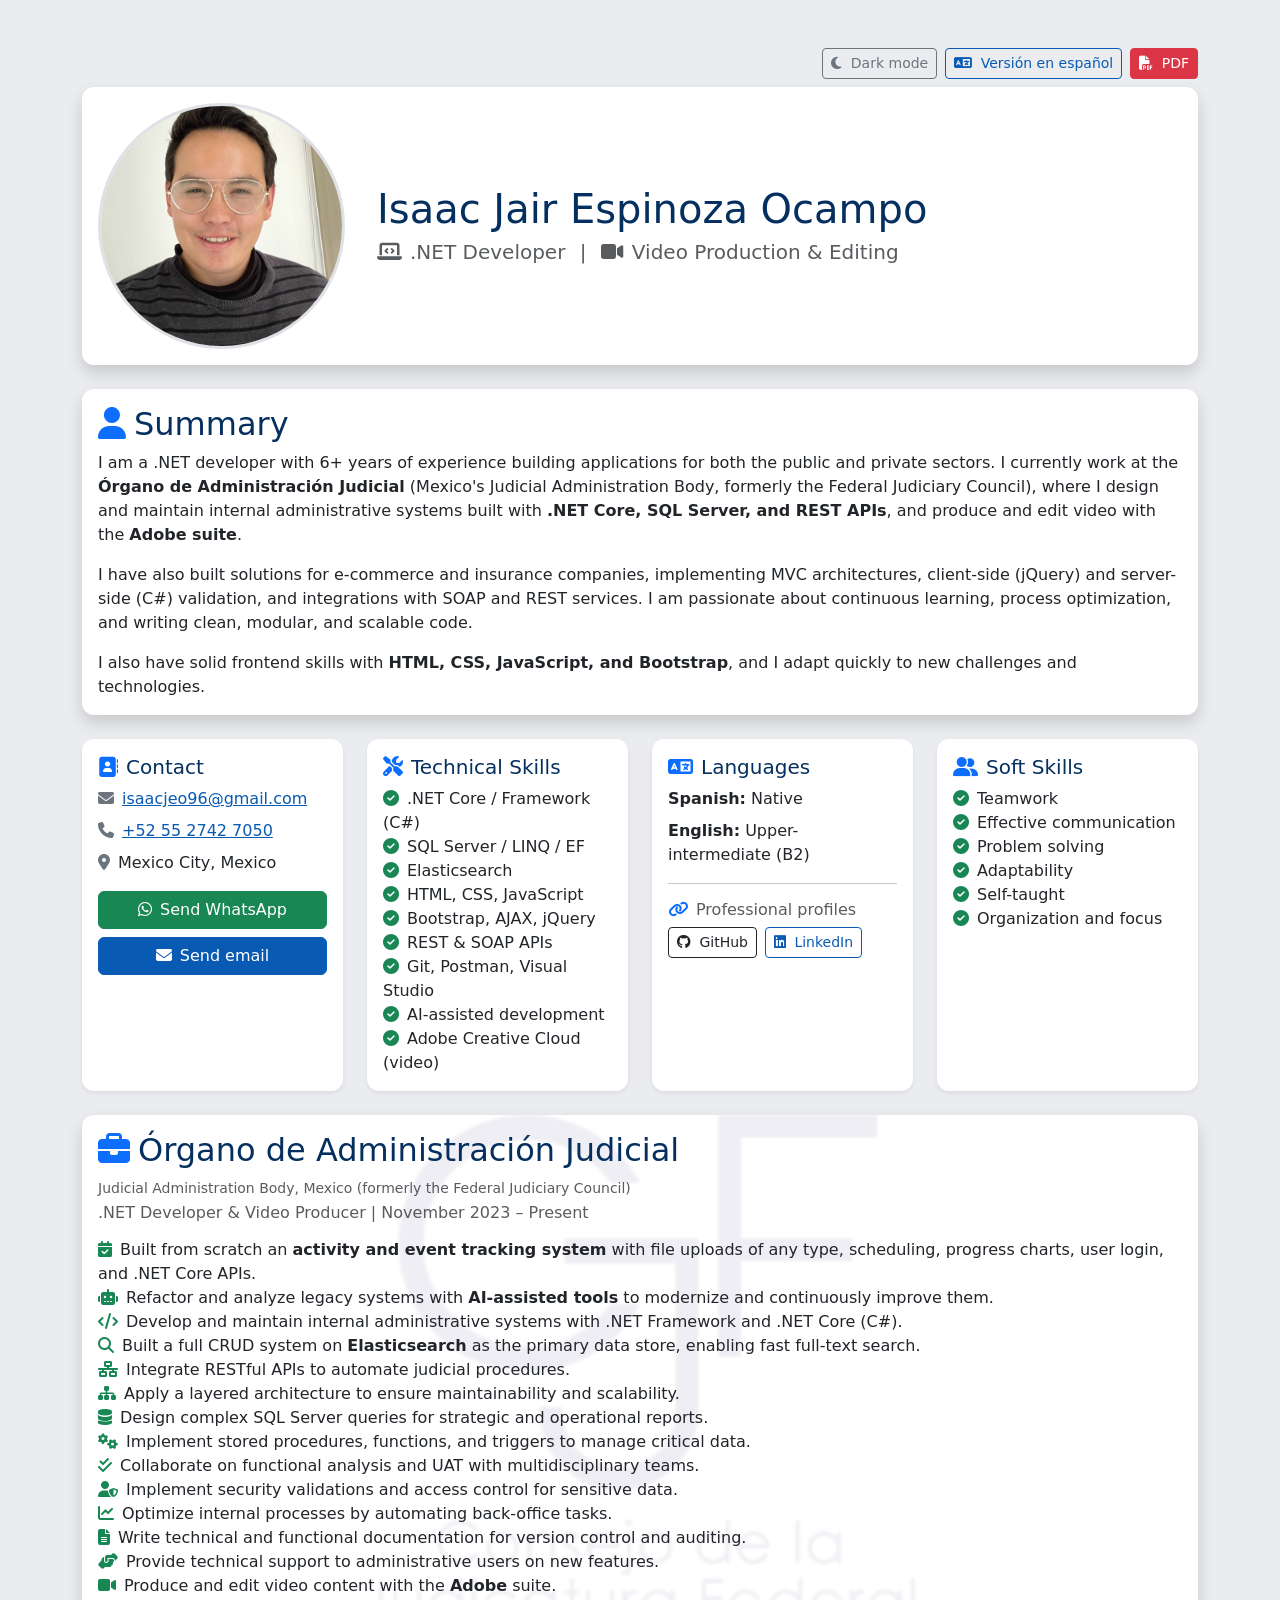
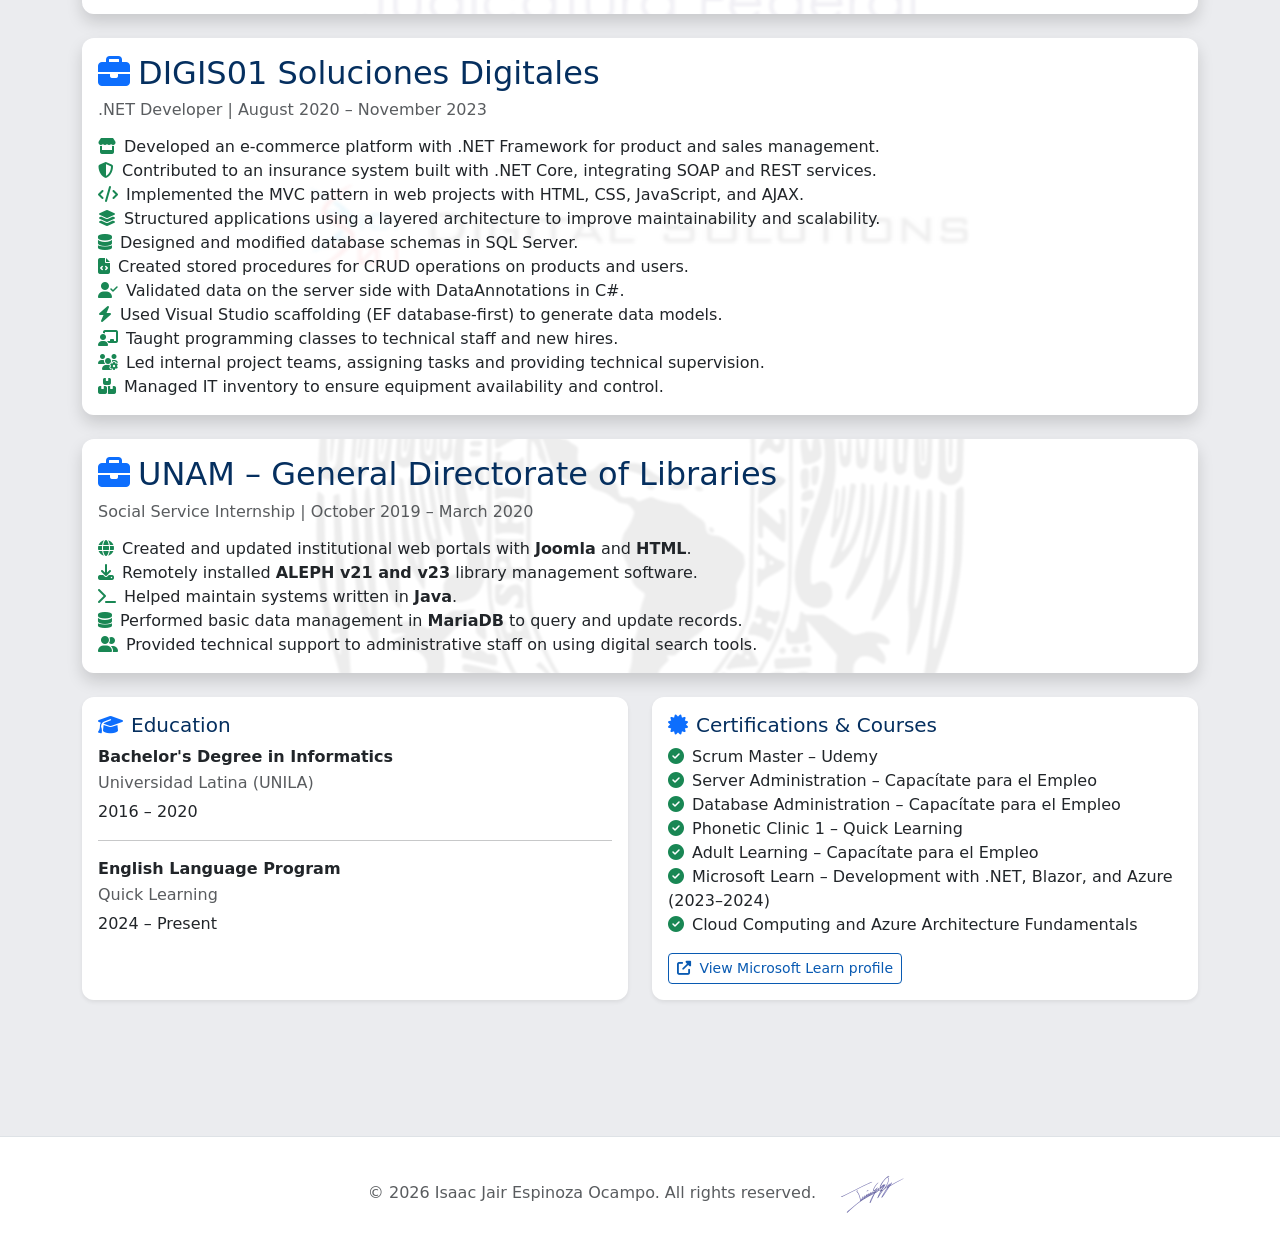
==== commit 98e2a673: "Agrega sistema de registro de actividades y refactorización con IA en OAJ - Sistema de registro de a" ====
--- a/index.html
+++ b/index.html
@@ -201,6 +201,10 @@
                   Postman, Visual Studio
                 </li>
                 <li>
+                  <i class="fas fa-check-circle text-success me-2"></i
+                  >AI-assisted development
+                </li>
+                <li>
                   <i class="fas fa-check-circle text-success me-2"></i>Adobe
                   Creative Cloud (video)
                 </li>
@@ -306,6 +310,17 @@
           </p>
           <ul class="mb-0">
             <li>
+              <i class="fas fa-calendar-check me-2 text-success"></i>Built from
+              scratch an <strong>activity and event tracking system</strong>
+              with file uploads of any type, scheduling, progress charts, user
+              login, and .NET Core APIs.
+            </li>
+            <li>
+              <i class="fas fa-robot me-2 text-success"></i>Refactor and analyze
+              legacy systems with <strong>AI-assisted tools</strong> to
+              modernize and continuously improve them.
+            </li>
+            <li>
               <i class="fas fa-code me-2 text-success"></i>Develop and maintain
               internal administrative systems with .NET Framework and .NET Core
               (C#).
--- a/css/estilos.css
+++ b/css/estilos.css
@@ -264,7 +264,12 @@
     break-inside: avoid;
     page-break-inside: avoid;
   }
-  /* Ninguna tarjeta se parte entre hojas; si no cabe, pasa completa a la siguiente */
+  /* Las tarjetas de experiencia pueden continuar en la siguiente hoja
+     (sin cortar viñetas ni separar el título de su contenido) */
+  section.card { break-inside: auto; page-break-inside: auto; box-decoration-break: clone; -webkit-box-decoration-break: clone; }
+  section.card li { break-inside: avoid; }
+  section.card h2, section.card p { break-after: avoid; break-inside: avoid; }
+  section.card ul { orphans: 3; widows: 3; }
   .h-100 { height: auto !important; }
   .row { break-inside: avoid; }
   .card-body { padding: 0.75rem 1rem; }
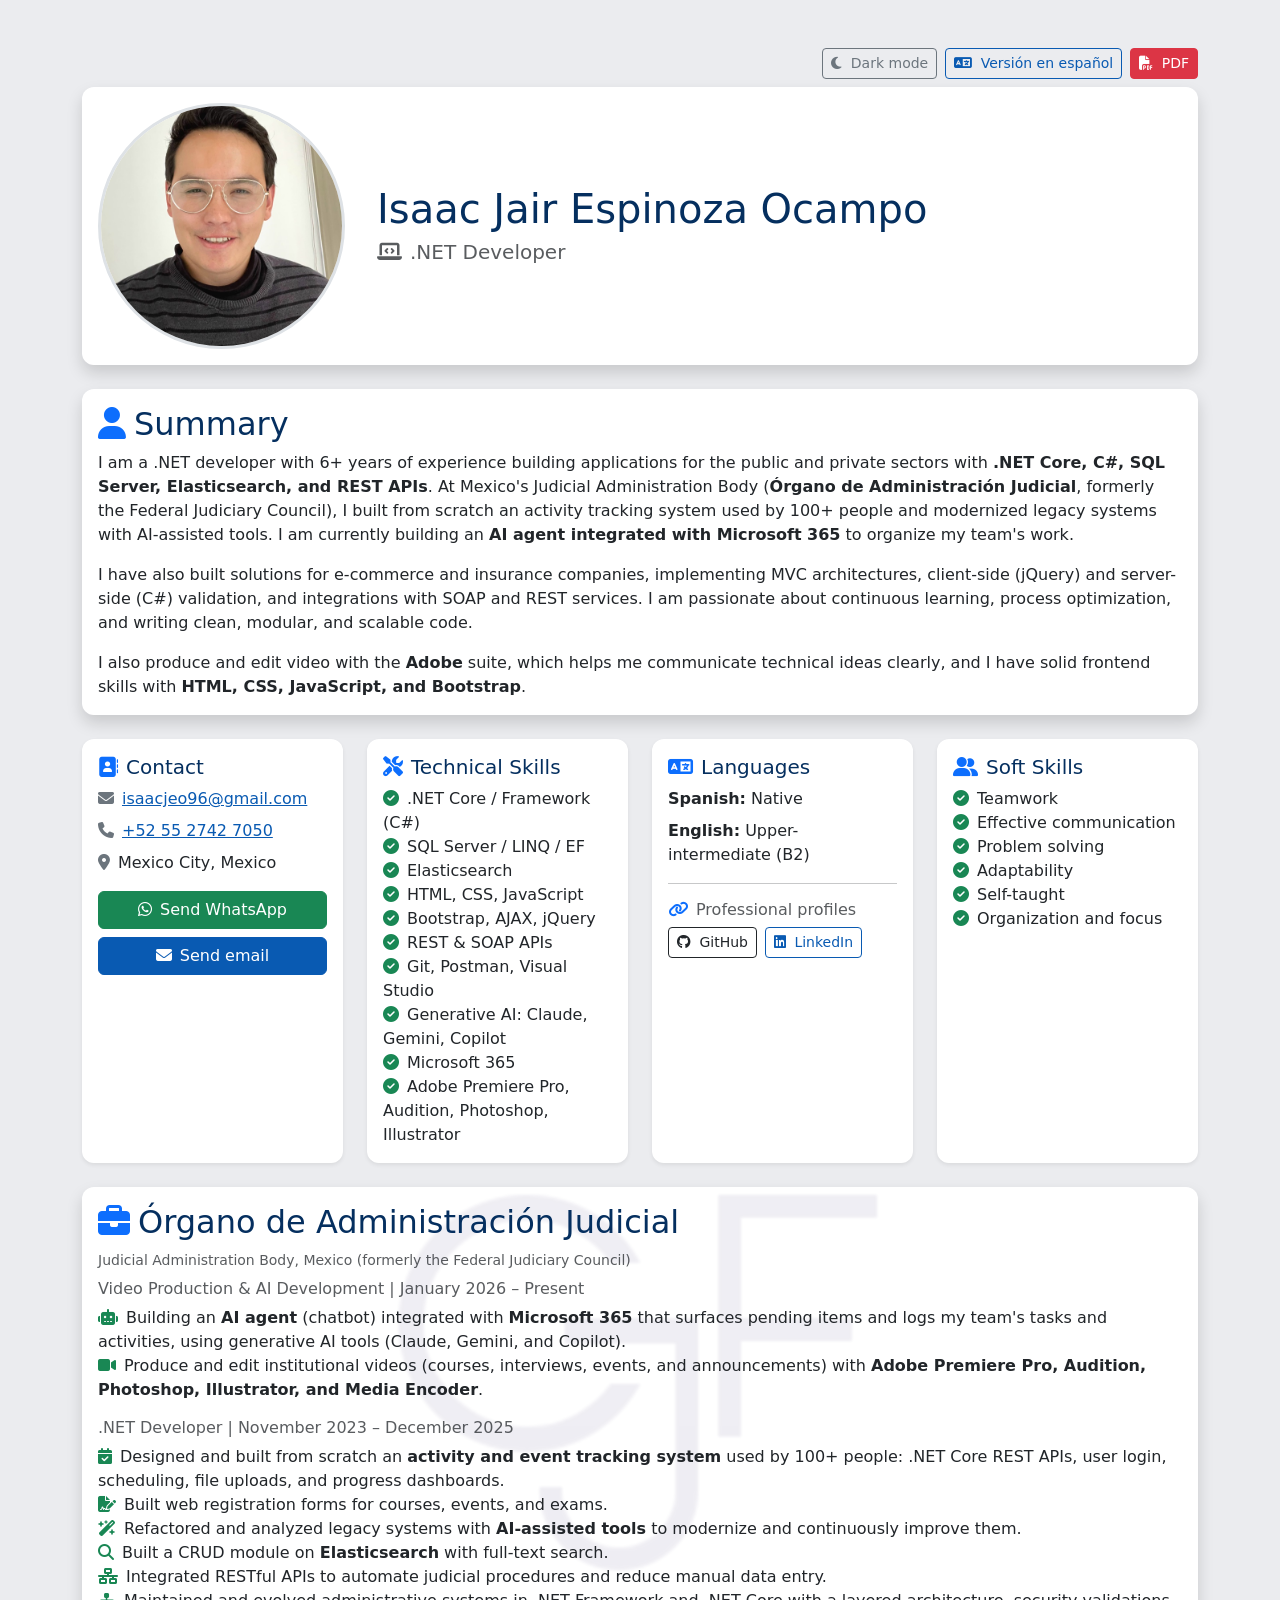
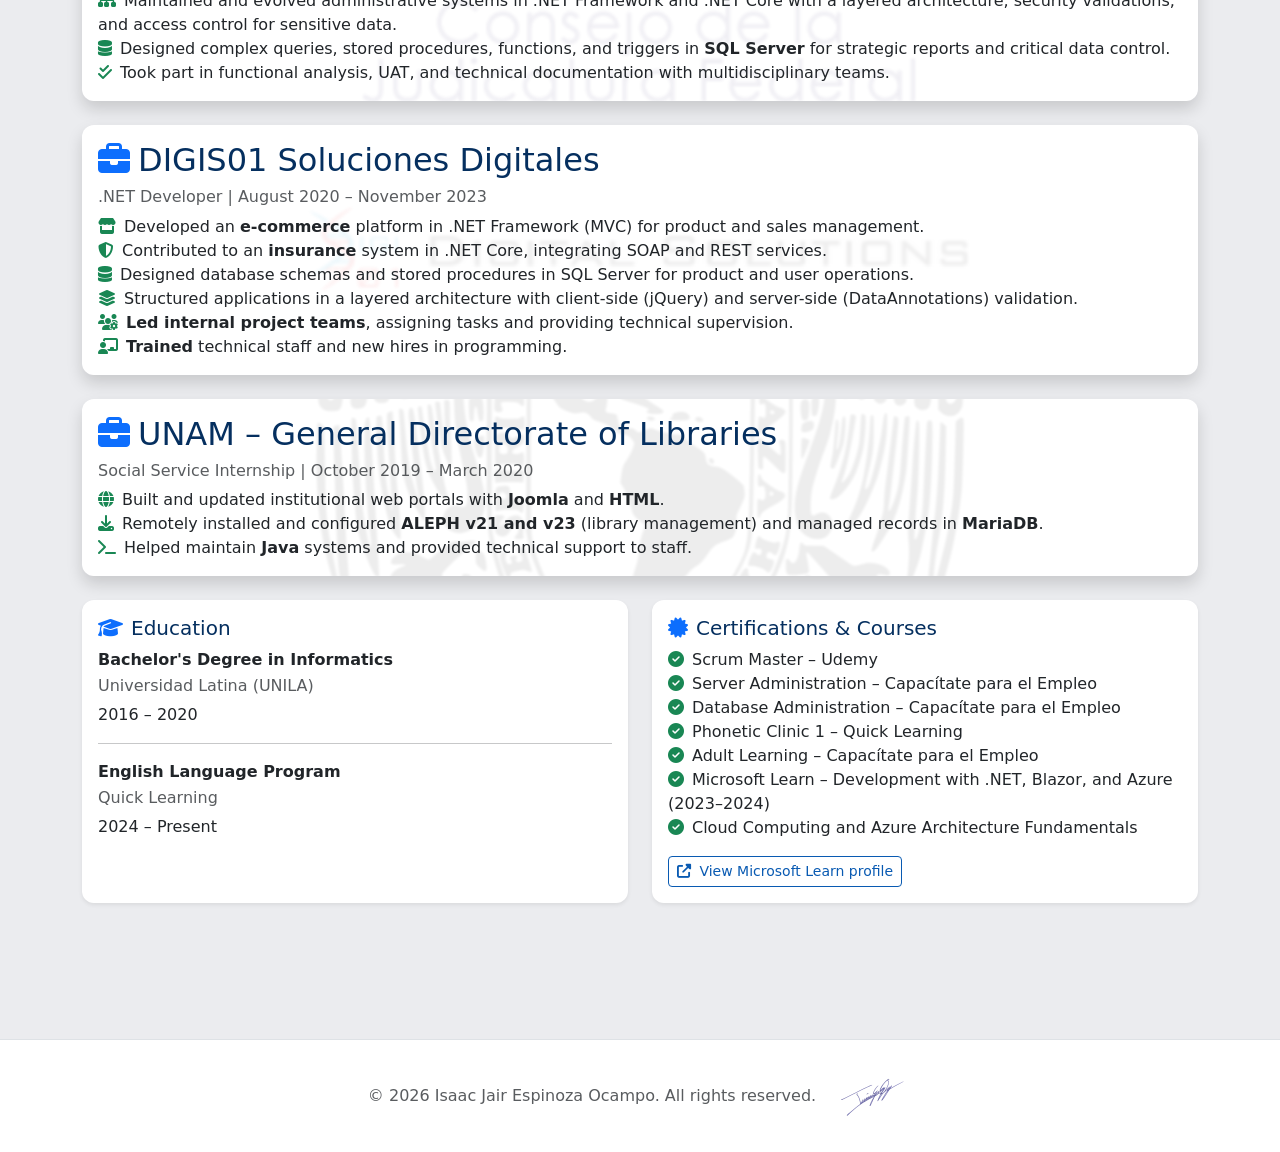
==== commit b7012ebb: "Divide OAJ en dos puestos y reescribe la experiencia con enfoque en logros - Encabezado solo 'Desarr" ====
--- a/index.html
+++ b/index.html
@@ -84,8 +84,6 @@
               <h1 class="card-title mb-1">Isaac Jair Espinoza Ocampo</h1>
               <p class="card-text text-muted fs-5 mb-0">
                 <i class="fas fa-laptop-code me-2"></i>.NET Developer
-                <span class="mx-2">|</span>
-                <i class="fas fa-video me-2"></i>Video Production &amp; Editing
               </p>
             </div>
           </div>
@@ -99,26 +97,13 @@
             <i class="fas fa-user me-2 text-primary"></i>Summary
           </h2>
           <p class="card-text">
-            I am a .NET developer with 6+ years of experience building
-            applications for both the public and private sectors. I currently
-            work at the <strong>Órgano de Administración Judicial</strong>
-            (Mexico's Judicial Administration Body, formerly the Federal
-            Judiciary Council), where I design and maintain internal
-            administrative systems built with
-            <strong>.NET Core, SQL Server, and REST APIs</strong>, and produce
-            and edit video with the <strong>Adobe suite</strong>.
+            I am a .NET developer with 6+ years of experience building applications for the public and private sectors with <strong>.NET Core, C#, SQL Server, Elasticsearch, and REST APIs</strong>. At Mexico's Judicial Administration Body (<strong>Órgano de Administración Judicial</strong>, formerly the Federal Judiciary Council), I built from scratch an activity tracking system used by 100+ people and modernized legacy systems with AI-assisted tools. I am currently building an <strong>AI agent integrated with Microsoft 365</strong> to organize my team's work.
           </p>
           <p class="card-text">
-            I have also built solutions for e-commerce and insurance companies,
-            implementing MVC architectures, client-side (jQuery) and
-            server-side (C#) validation, and integrations with SOAP and REST
-            services. I am passionate about continuous learning, process
-            optimization, and writing clean, modular, and scalable code.
+            I have also built solutions for e-commerce and insurance companies, implementing MVC architectures, client-side (jQuery) and server-side (C#) validation, and integrations with SOAP and REST services. I am passionate about continuous learning, process optimization, and writing clean, modular, and scalable code.
           </p>
           <p class="card-text mb-0">
-            I also have solid frontend skills with
-            <strong>HTML, CSS, JavaScript, and Bootstrap</strong>, and I adapt
-            quickly to new challenges and technologies.
+            I also produce and edit video with the <strong>Adobe</strong> suite, which helps me communicate technical ideas clearly, and I have solid frontend skills with <strong>HTML, CSS, JavaScript, and Bootstrap</strong>.
           </p>
         </div>
       </section>
@@ -173,40 +158,34 @@
               </h2>
               <ul class="list-unstyled mb-0">
                 <li>
-                  <i class="fas fa-check-circle text-success me-2"></i>.NET Core
-                  / Framework (C#)
-                </li>
-                <li>
-                  <i class="fas fa-check-circle text-success me-2"></i>SQL
-                  Server / LINQ / EF
-                </li>
-                <li>
-                  <i class="fas fa-check-circle text-success me-2"></i
-                  >Elasticsearch
-                </li>
-                <li>
-                  <i class="fas fa-check-circle text-success me-2"></i>HTML,
-                  CSS, JavaScript
-                </li>
-                <li>
-                  <i class="fas fa-check-circle text-success me-2"></i
-                  >Bootstrap, AJAX, jQuery
-                </li>
-                <li>
-                  <i class="fas fa-check-circle text-success me-2"></i>REST &amp;
-                  SOAP APIs
-                </li>
-                <li>
-                  <i class="fas fa-check-circle text-success me-2"></i>Git,
-                  Postman, Visual Studio
-                </li>
-                <li>
-                  <i class="fas fa-check-circle text-success me-2"></i
-                  >AI-assisted development
-                </li>
-                <li>
-                  <i class="fas fa-check-circle text-success me-2"></i>Adobe
-                  Creative Cloud (video)
+                  <i class="fas fa-check-circle text-success me-2"></i>.NET Core / Framework (C#)
+                </li>
+                <li>
+                  <i class="fas fa-check-circle text-success me-2"></i>SQL Server / LINQ / EF
+                </li>
+                <li>
+                  <i class="fas fa-check-circle text-success me-2"></i>Elasticsearch
+                </li>
+                <li>
+                  <i class="fas fa-check-circle text-success me-2"></i>HTML, CSS, JavaScript
+                </li>
+                <li>
+                  <i class="fas fa-check-circle text-success me-2"></i>Bootstrap, AJAX, jQuery
+                </li>
+                <li>
+                  <i class="fas fa-check-circle text-success me-2"></i>REST &amp; SOAP APIs
+                </li>
+                <li>
+                  <i class="fas fa-check-circle text-success me-2"></i>Git, Postman, Visual Studio
+                </li>
+                <li>
+                  <i class="fas fa-check-circle text-success me-2"></i>Generative AI: Claude, Gemini, Copilot
+                </li>
+                <li>
+                  <i class="fas fa-check-circle text-success me-2"></i>Microsoft 365
+                </li>
+                <li>
+                  <i class="fas fa-check-circle text-success me-2"></i>Adobe Premiere Pro, Audition, Photoshop, Illustrator
                 </li>
               </ul>
             </div>
@@ -298,77 +277,43 @@
         />
         <div class="card-body position-relative">
           <h2 class="card-title">
-            <i class="fas fa-briefcase me-2 text-primary"></i>Órgano de
-            Administración Judicial
+            <i class="fas fa-briefcase me-2 text-primary"></i>Órgano de Administración Judicial
           </h2>
-          <p class="text-muted small mb-1">
-            Judicial Administration Body, Mexico (formerly the Federal
-            Judiciary Council)
-          </p>
-          <p class="h6 text-muted mb-3">
-            .NET Developer &amp; Video Producer | November 2023 – Present
-          </p>
+          <p class="text-muted small mb-2">Judicial Administration Body, Mexico (formerly the Federal Judiciary Council)</p>
+          <p class="h6 text-muted mb-2">Video Production &amp; AI Development | January 2026 – Present</p>
           <ul class="mb-0">
             <li>
-              <i class="fas fa-calendar-check me-2 text-success"></i>Built from
-              scratch an <strong>activity and event tracking system</strong>
-              with file uploads of any type, scheduling, progress charts, user
-              login, and .NET Core APIs.
-            </li>
-            <li>
-              <i class="fas fa-robot me-2 text-success"></i>Refactor and analyze
-              legacy systems with <strong>AI-assisted tools</strong> to
-              modernize and continuously improve them.
-            </li>
-            <li>
-              <i class="fas fa-code me-2 text-success"></i>Develop and maintain
-              internal administrative systems with .NET Framework and .NET Core
-              (C#).
-            </li>
-            <li>
-              <i class="fas fa-search me-2 text-success"></i>Built a full CRUD
-              system on <strong>Elasticsearch</strong> as the primary data
-              store, enabling fast full-text search.
-            </li>
-            <li>
-              <i class="fas fa-network-wired me-2 text-success"></i>Integrate
-              RESTful APIs to automate judicial procedures.
-            </li>
-            <li>
-              <i class="fas fa-sitemap me-2 text-success"></i>Apply a layered
-              architecture to ensure maintainability and scalability.
-            </li>
-            <li>
-              <i class="fas fa-database me-2 text-success"></i>Design complex
-              SQL Server queries for strategic and operational reports.
-            </li>
-            <li>
-              <i class="fas fa-cogs me-2 text-success"></i>Implement stored
-              procedures, functions, and triggers to manage critical data.
-            </li>
-            <li>
-              <i class="fas fa-check-double me-2 text-success"></i>Collaborate
-              on functional analysis and UAT with multidisciplinary teams.
-            </li>
-            <li>
-              <i class="fas fa-user-shield me-2 text-success"></i>Implement
-              security validations and access control for sensitive data.
-            </li>
-            <li>
-              <i class="fas fa-chart-line me-2 text-success"></i>Optimize
-              internal processes by automating back-office tasks.
-            </li>
-            <li>
-              <i class="fas fa-file-alt me-2 text-success"></i>Write technical
-              and functional documentation for version control and auditing.
-            </li>
-            <li>
-              <i class="fas fa-hands-helping me-2 text-success"></i>Provide
-              technical support to administrative users on new features.
-            </li>
-            <li>
-              <i class="fas fa-video me-2 text-success"></i>Produce and edit
-              video content with the <strong>Adobe</strong> suite.
+              <i class="fas fa-robot me-2 text-success"></i>Building an <strong>AI agent</strong> (chatbot) integrated with <strong>Microsoft 365</strong> that surfaces pending items and logs my team's tasks and activities, using generative AI tools (Claude, Gemini, and Copilot).
+            </li>
+            <li>
+              <i class="fas fa-video me-2 text-success"></i>Produce and edit institutional videos (courses, interviews, events, and announcements) with <strong>Adobe Premiere Pro, Audition, Photoshop, Illustrator, and Media Encoder</strong>.
+            </li>
+          </ul>
+          <p class="h6 text-muted mb-2 mt-3">.NET Developer | November 2023 – December 2025</p>
+          <ul class="mb-0">
+            <li>
+              <i class="fas fa-calendar-check me-2 text-success"></i>Designed and built from scratch an <strong>activity and event tracking system</strong> used by 100+ people: .NET Core REST APIs, user login, scheduling, file uploads, and progress dashboards.
+            </li>
+            <li>
+              <i class="fas fa-file-signature me-2 text-success"></i>Built web registration forms for courses, events, and exams.
+            </li>
+            <li>
+              <i class="fas fa-wand-magic-sparkles me-2 text-success"></i>Refactored and analyzed legacy systems with <strong>AI-assisted tools</strong> to modernize and continuously improve them.
+            </li>
+            <li>
+              <i class="fas fa-search me-2 text-success"></i>Built a CRUD module on <strong>Elasticsearch</strong> with full-text search.
+            </li>
+            <li>
+              <i class="fas fa-network-wired me-2 text-success"></i>Integrated RESTful APIs to automate judicial procedures and reduce manual data entry.
+            </li>
+            <li>
+              <i class="fas fa-sitemap me-2 text-success"></i>Maintained and evolved administrative systems in .NET Framework and .NET Core with a layered architecture, security validations, and access control for sensitive data.
+            </li>
+            <li>
+              <i class="fas fa-database me-2 text-success"></i>Designed complex queries, stored procedures, functions, and triggers in <strong>SQL Server</strong> for strategic reports and critical data control.
+            </li>
+            <li>
+              <i class="fas fa-check-double me-2 text-success"></i>Took part in functional analysis, UAT, and technical documentation with multidisciplinary teams.
             </li>
           </ul>
         </div>
@@ -384,60 +329,27 @@
         />
         <div class="card-body position-relative">
           <h2 class="card-title">
-            <i class="fas fa-briefcase me-2 text-primary"></i>DIGIS01 Soluciones
-            Digitales
+            <i class="fas fa-briefcase me-2 text-primary"></i>DIGIS01 Soluciones Digitales
           </h2>
-          <p class="h6 text-muted mb-3">
-            .NET Developer | August 2020 – November 2023
-          </p>
+          <p class="h6 text-muted mb-2">.NET Developer | August 2020 – November 2023</p>
           <ul class="mb-0">
             <li>
-              <i class="fas fa-store me-2 text-success"></i>Developed an
-              e-commerce platform with .NET Framework for product and sales
-              management.
-            </li>
-            <li>
-              <i class="fas fa-shield-alt me-2 text-success"></i>Contributed to
-              an insurance system built with .NET Core, integrating SOAP and
-              REST services.
-            </li>
-            <li>
-              <i class="fas fa-code me-2 text-success"></i>Implemented the MVC
-              pattern in web projects with HTML, CSS, JavaScript, and AJAX.
-            </li>
-            <li>
-              <i class="fas fa-layer-group me-2 text-success"></i>Structured
-              applications using a layered architecture to improve
-              maintainability and scalability.
-            </li>
-            <li>
-              <i class="fas fa-database me-2 text-success"></i>Designed and
-              modified database schemas in SQL Server.
-            </li>
-            <li>
-              <i class="fas fa-file-code me-2 text-success"></i>Created stored
-              procedures for CRUD operations on products and users.
-            </li>
-            <li>
-              <i class="fa-solid fa-user-check me-2 text-success"></i>Validated
-              data on the server side with DataAnnotations in C#.
-            </li>
-            <li>
-              <i class="fas fa-bolt me-2 text-success"></i>Used Visual Studio
-              scaffolding (EF database-first) to generate data models.
-            </li>
-            <li>
-              <i class="fas fa-chalkboard-teacher me-2 text-success"></i>Taught
-              programming classes to technical staff and new hires.
-            </li>
-            <li>
-              <i class="fas fa-users-cog me-2 text-success"></i>Led internal
-              project teams, assigning tasks and providing technical
-              supervision.
-            </li>
-            <li>
-              <i class="fas fa-boxes me-2 text-success"></i>Managed IT
-              inventory to ensure equipment availability and control.
+              <i class="fas fa-store me-2 text-success"></i>Developed an <strong>e-commerce</strong> platform in .NET Framework (MVC) for product and sales management.
+            </li>
+            <li>
+              <i class="fas fa-shield-alt me-2 text-success"></i>Contributed to an <strong>insurance</strong> system in .NET Core, integrating SOAP and REST services.
+            </li>
+            <li>
+              <i class="fas fa-database me-2 text-success"></i>Designed database schemas and stored procedures in SQL Server for product and user operations.
+            </li>
+            <li>
+              <i class="fas fa-layer-group me-2 text-success"></i>Structured applications in a layered architecture with client-side (jQuery) and server-side (DataAnnotations) validation.
+            </li>
+            <li>
+              <i class="fas fa-users-cog me-2 text-success"></i><strong>Led internal project teams</strong>, assigning tasks and providing technical supervision.
+            </li>
+            <li>
+              <i class="fas fa-chalkboard-teacher me-2 text-success"></i><strong>Trained</strong> technical staff and new hires in programming.
             </li>
           </ul>
         </div>
@@ -453,36 +365,18 @@
         />
         <div class="card-body position-relative">
           <h2 class="card-title">
-            <i class="fas fa-briefcase me-2 text-primary"></i>UNAM – General
-            Directorate of Libraries
+            <i class="fas fa-briefcase me-2 text-primary"></i>UNAM – General Directorate of Libraries
           </h2>
-          <p class="h6 text-muted mb-3">
-            Social Service Internship | October 2019 – March 2020
-          </p>
+          <p class="h6 text-muted mb-2">Social Service Internship | October 2019 – March 2020</p>
           <ul class="mb-0">
             <li>
-              <i class="fas fa-globe me-2 text-success"></i>Created and updated
-              institutional web portals with <strong>Joomla</strong> and
-              <strong>HTML</strong>.
-            </li>
-            <li>
-              <i class="fas fa-download me-2 text-success"></i>Remotely
-              installed <strong>ALEPH v21 and v23</strong> library management
-              software.
-            </li>
-            <li>
-              <i class="fas fa-terminal me-2 text-success"></i>Helped maintain
-              systems written in <strong>Java</strong>.
-            </li>
-            <li>
-              <i class="fas fa-database me-2 text-success"></i>Performed basic
-              data management in <strong>MariaDB</strong> to query and update
-              records.
-            </li>
-            <li>
-              <i class="fas fa-user-friends me-2 text-success"></i>Provided
-              technical support to administrative staff on using digital search
-              tools.
+              <i class="fas fa-globe me-2 text-success"></i>Built and updated institutional web portals with <strong>Joomla</strong> and <strong>HTML</strong>.
+            </li>
+            <li>
+              <i class="fas fa-download me-2 text-success"></i>Remotely installed and configured <strong>ALEPH v21 and v23</strong> (library management) and managed records in <strong>MariaDB</strong>.
+            </li>
+            <li>
+              <i class="fas fa-terminal me-2 text-success"></i>Helped maintain <strong>Java</strong> systems and provided technical support to staff.
             </li>
           </ul>
         </div>
